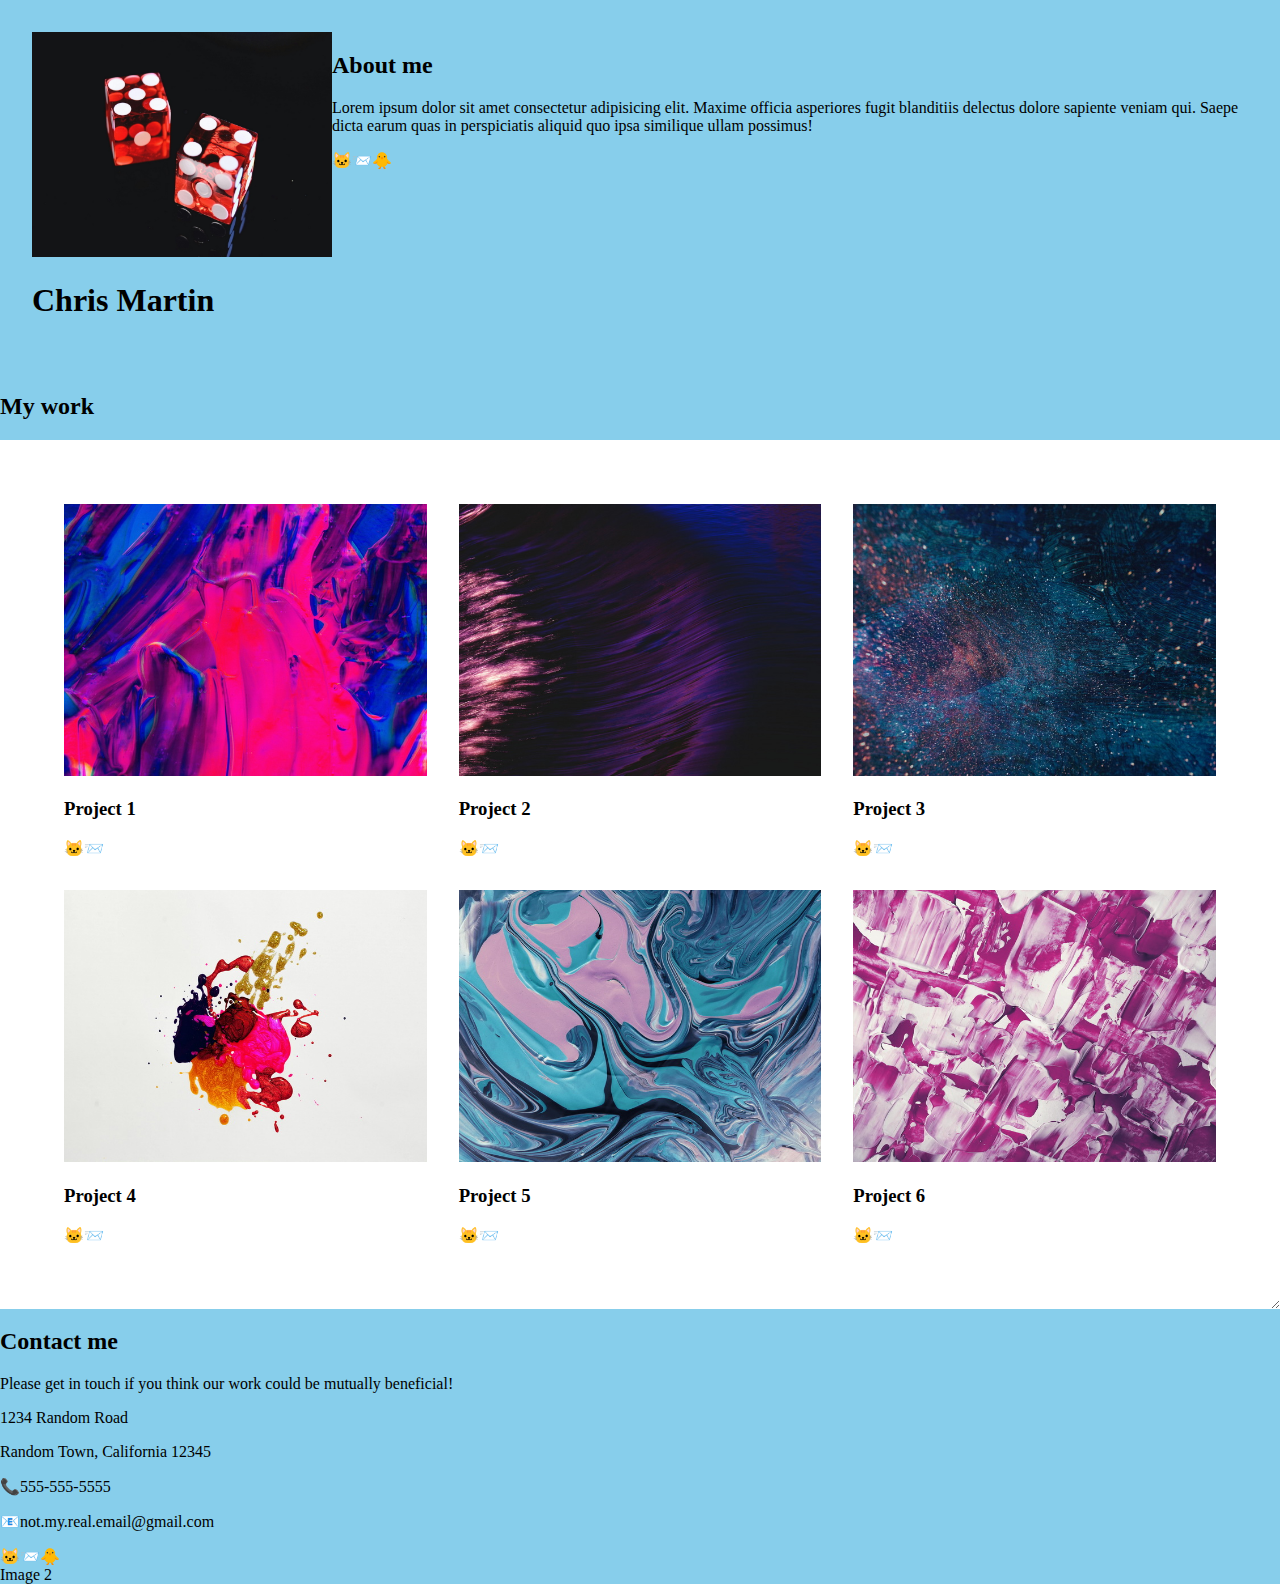
==== index.html @ a24e6e3e "Initial layout - incomplete" ====
<!DOCTYPE html>
<html lang="en">

<head>
  <meta charset="UTF-8">
  <meta name="viewport" content="width=device-width, initial-scale=1.0">
  <title>Chris Martin</title>
  <link rel="stylesheet" href="style.css">
</head>

<body>
  <header>
    <div class="hero-left">
      <img class="profile_1" src="./static/profile_1.jpg" alt="">
      <h1>Chris Martin</h1>
    </div>
    <div class="hero-right">
      <h2>About me</h2>
      <p>Lorem ipsum dolor sit amet consectetur adipisicing elit. Maxime officia asperiores fugit blanditiis delectus
        dolore sapiente veniam qui. Saepe dicta earum quas in perspiciatis aliquid quo ipsa similique ullam possimus!
      </p>
      <div class="links">
        🐱📨🐥
      </div>
    </div>
  </header>
  <main>
    <h2>My work</h2>
    <div class="projects">

      <div class="project-card">
        <img src="./static/project_1.jpg" alt="">
        <div class="header">
          <h3>Project 1</h3>
          <div class="links">
            🐱📨
          </div>
        </div>
      </div>

      <div class="project-card">
        <div class="header">
          <img src="./static/project_2.jpg" alt="">
          <h3>Project 2</h3>
          <div class="links">🐱📨</div>
        </div>
      </div>

      <div class="project-card">
        <div class="header">
          <img src="./static/project_3.jpg" alt="">
          <h3>Project 3</h3>
          <div class="links">🐱📨</div>
        </div>
      </div>

      <div class="project-card">
        <div class="header">
          <img src="./static/project_4.jpg" alt="">
          <h3>Project 4</h3>
          <div class="links">🐱📨</div>
        </div>
      </div>

      <div class="project-card">
        <div class="header">
          <img src="./static/project_5.jpg" alt="">
          <h3>Project 5</h3>
          <div class="links">🐱📨</div>
        </div>
      </div>

      <div class="project-card">
        <div class="header">
          <img src="./static/project_6.jpg" alt="">
          <h3>Project 6</h3>
          <div class="links">🐱📨</div>
        </div>
      </div>
    </div>
  </main>

  <footer>
    <div class="footer-left">
      <h2>Contact me</h2>
      <p>Please get in touch if you think our work could be mutually beneficial!</p>
      <p>1234 Random Road</p>
      <p>Random Town, California 12345</p>
      <p>📞555-555-5555</p>
      <p>📧not.my.real.email@gmail.com</p>
      <div class="links">
        🐱📨🐥
      </div>
      <div class="footer-right">
        Image 2
      </div>
    </div>
  </footer>
</body>

</html>
---- style.css ----
* {
  box-sizing: border-box;
}

body {
  background-color: skyblue;
  margin: 0 auto;
}

header {
  display: flex;
  padding: 2em;
}

main {
  /* padding: 2em; */
}

.profile_1 {
  max-width: 300px;
}

.projects {
  resize: both;
  overflow: auto;
  display: grid;
  gap: 2em;
  padding: 4em;
  /* border: 1px solid grey; */
  background-color: white;
  grid-template-rows: repeat(2, 1fr);
  grid-template-columns: repeat(auto-fit, minmax(300px, 1fr));
}

.project-card {
  /* max-width: 200px; */
}

.project-card img {
  width: 100%;
}
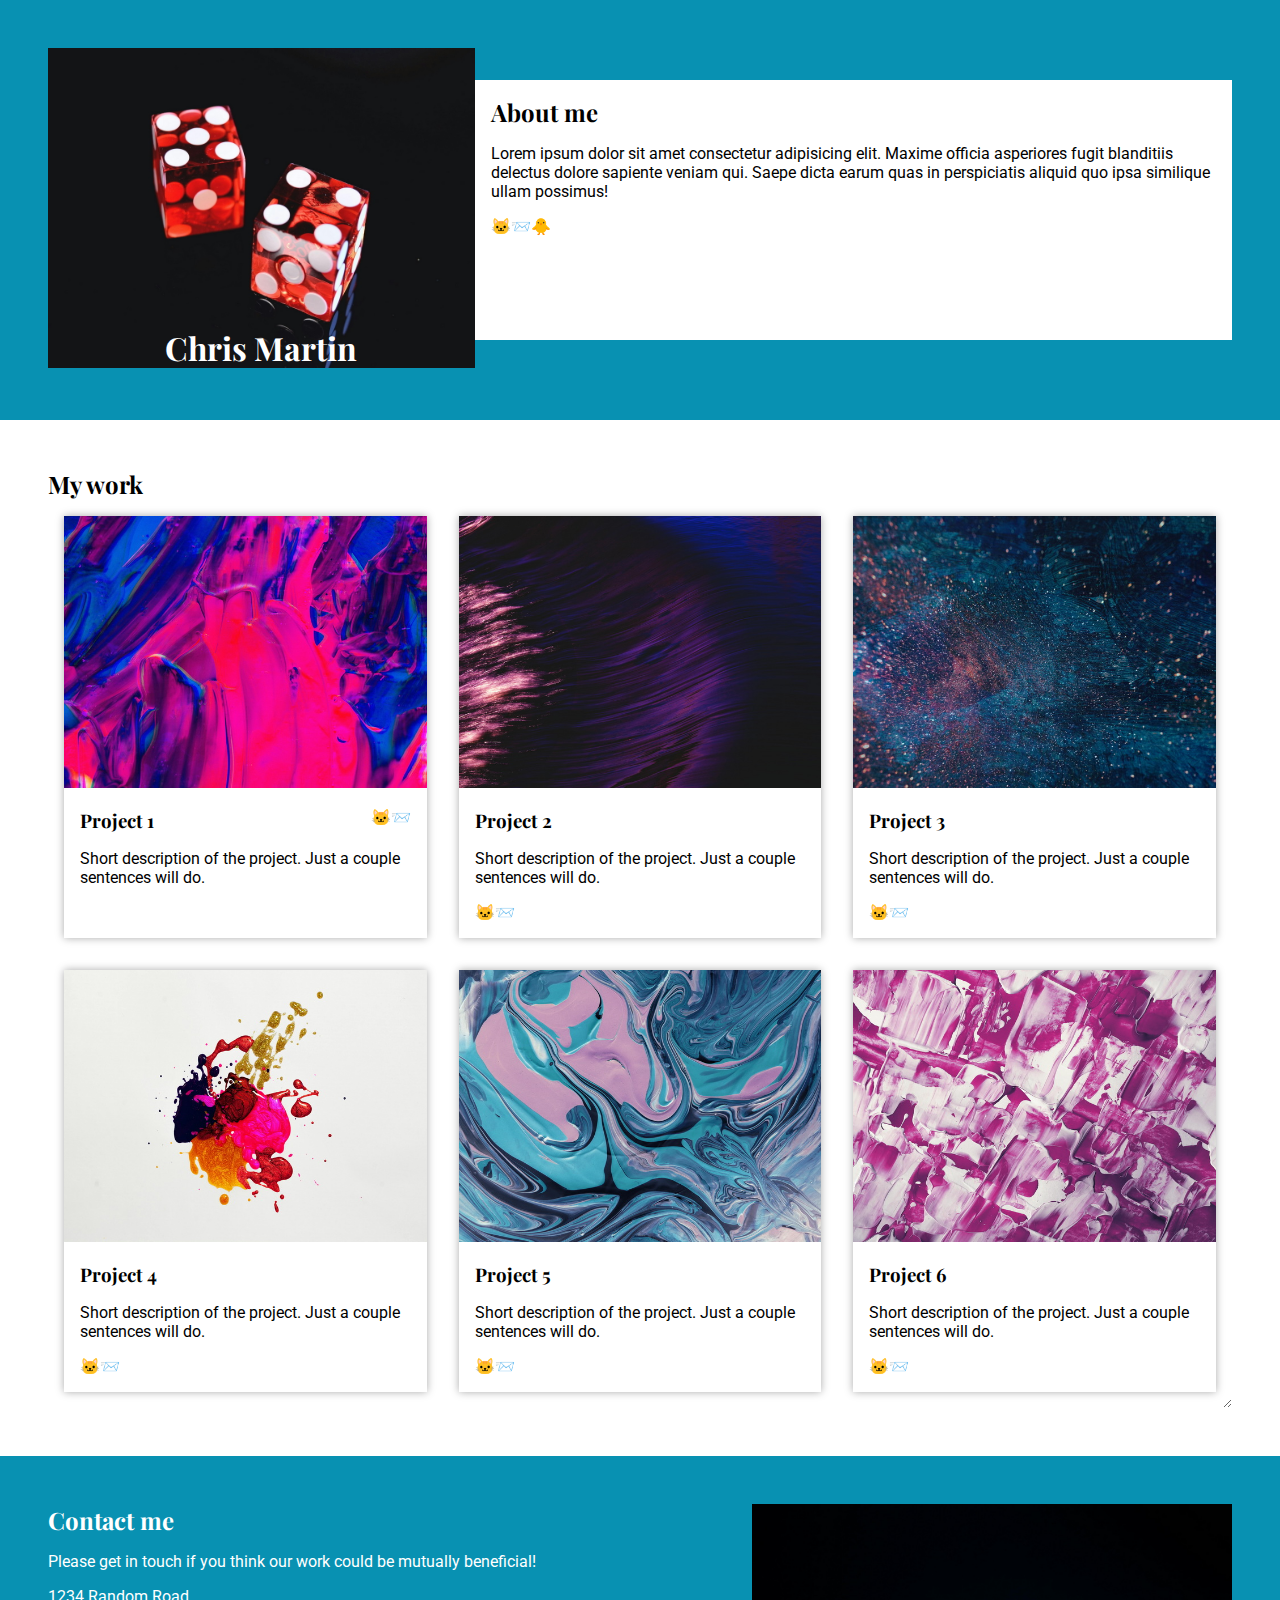
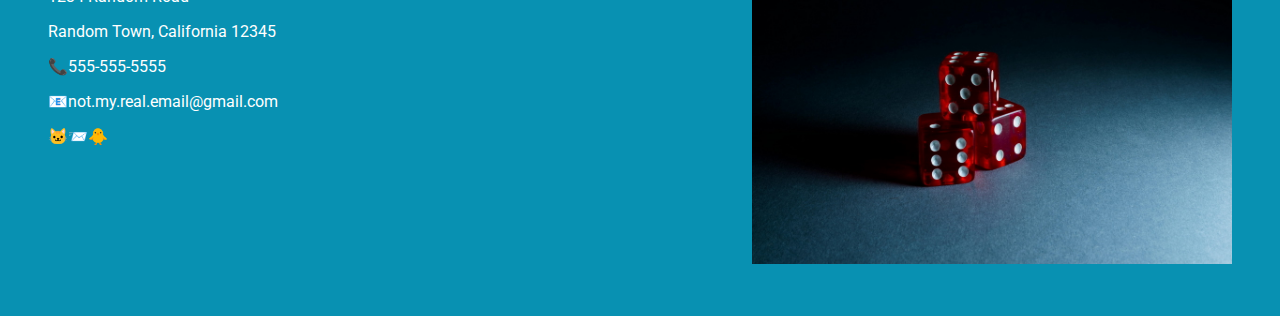
==== commit 340418b7: "Complete basic layout. Add Google fonts. Restructure card so header includes links." ====
--- a/index.html
+++ b/index.html
@@ -6,15 +6,22 @@
   <meta name="viewport" content="width=device-width, initial-scale=1.0">
   <title>Chris Martin</title>
   <link rel="stylesheet" href="style.css">
+  <link rel="preconnect" href="https://fonts.googleapis.com">
+  <link rel="preconnect" href="https://fonts.gstatic.com" crossorigin>
+  <link href="https://fonts.googleapis.com/css2?family=Playfair+Display:ital,wght@0,400..900;1,400..900&display=swap"
+    rel="stylesheet">
+  <link
+    href="https://fonts.googleapis.com/css2?family=Playfair+Display:ital,wght@0,400..900;1,400..900&family=Roboto:ital,wght@0,100;0,300;0,400;0,500;0,700;0,900;1,100;1,300;1,400;1,500;1,700;1,900&display=swap"
+    rel="stylesheet">
 </head>
 
 <body>
   <header>
-    <div class="hero-left">
+    <div class="header--image">
       <img class="profile_1" src="./static/profile_1.jpg" alt="">
       <h1>Chris Martin</h1>
     </div>
-    <div class="hero-right">
+    <div class="header--text">
       <h2>About me</h2>
       <p>Lorem ipsum dolor sit amet consectetur adipisicing elit. Maxime officia asperiores fugit blanditiis delectus
         dolore sapiente veniam qui. Saepe dicta earum quas in perspiciatis aliquid quo ipsa similique ullam possimus!
@@ -28,60 +35,70 @@
     <h2>My work</h2>
     <div class="projects">
 
-      <div class="project-card">
+      <div class="card">
         <img src="./static/project_1.jpg" alt="">
-        <div class="header">
-          <h3>Project 1</h3>
-          <div class="links">
-            🐱📨
+        <div class="card--text">
+          <div class="card--header">
+            <h3>Project 1</h3>
+            <div class="links">
+              🐱📨
+            </div>
           </div>
+          <p>Short description of the project. Just a couple sentences will do.</p>
         </div>
       </div>
 
-      <div class="project-card">
-        <div class="header">
-          <img src="./static/project_2.jpg" alt="">
+      <div class="card">
+        <img src="./static/project_2.jpg" alt="">
+        <div class="card--text">
           <h3>Project 2</h3>
+          <p>Short description of the project. Just a couple sentences will do.</p>
           <div class="links">🐱📨</div>
         </div>
       </div>
 
-      <div class="project-card">
-        <div class="header">
-          <img src="./static/project_3.jpg" alt="">
+      <div class="card">
+        <img src="./static/project_3.jpg" alt="">
+        <div class="card--text">
           <h3>Project 3</h3>
+          <p>Short description of the project. Just a couple sentences will do.</p>
           <div class="links">🐱📨</div>
         </div>
       </div>
 
-      <div class="project-card">
-        <div class="header">
-          <img src="./static/project_4.jpg" alt="">
+      <div class="card">
+        <img src="./static/project_4.jpg" alt="">
+        <div class="card--text">
           <h3>Project 4</h3>
+          <p>Short description of the project. Just a couple sentences will do.</p>
           <div class="links">🐱📨</div>
         </div>
       </div>
 
-      <div class="project-card">
-        <div class="header">
-          <img src="./static/project_5.jpg" alt="">
+      <div class="card">
+        <img src="./static/project_5.jpg" alt="">
+        <div class="card--text">
           <h3>Project 5</h3>
+          <p>Short description of the project. Just a couple sentences will do.</p>
           <div class="links">🐱📨</div>
         </div>
       </div>
 
-      <div class="project-card">
-        <div class="header">
-          <img src="./static/project_6.jpg" alt="">
+      <div class="card">
+        <img src="./static/project_6.jpg" alt="">
+        <div class="card--text">
           <h3>Project 6</h3>
+          <p>Short description of the project. Just a couple sentences will do.</p>
           <div class="links">🐱📨</div>
         </div>
       </div>
+
     </div>
+
   </main>
 
   <footer>
-    <div class="footer-left">
+    <div class="footer--text">
       <h2>Contact me</h2>
       <p>Please get in touch if you think our work could be mutually beneficial!</p>
       <p>1234 Random Road</p>
@@ -91,9 +108,10 @@
       <div class="links">
         🐱📨🐥
       </div>
-      <div class="footer-right">
-        Image 2
-      </div>
+    </div>
+    <div class="footer--image">
+      <img class="profile_2" src="./static/profile_2.jpg" alt="">
+    </div>
     </div>
   </footer>
 </body>
--- a/style.css
+++ b/style.css
@@ -3,39 +3,99 @@
 }
 
 body {
-  background-color: skyblue;
+  background-color: white;
   margin: 0 auto;
+  max-width: 1280px;
+  font-family: "Roboto", sans-serif;
+}
+
+h1,
+h2,
+h3 {
+  margin: 0;
+  font-family: "Playfair Display", sans-serif;
+}
+
+header,
+footer {
+  background-color: #0891b2;
 }
 
 header {
   display: flex;
-  padding: 2em;
+  padding: 3em;
+  margin: 0 0;
+}
+
+.profile_1,
+.header--text {
+  max-height: 20rem;
+}
+
+.header--image {
+  position: relative;
+  text-align: center;
+}
+
+.header--image>h1 {
+  margin: 0;
+  color: white;
+  width: 100%;
+  position: absolute;
+  bottom: 0.2rem;
+  left: 50%;
+  transform: translateX(-50%);
+}
+
+.header--text {
+  background: white;
+  margin: 2rem 0;
+  padding: 1rem;
 }
 
 main {
-  /* padding: 2em; */
-}
-
-.profile_1 {
-  max-width: 300px;
+  background-color: white;
+  padding: 3em;
 }
 
 .projects {
+  padding: 1rem;
   resize: both;
   overflow: auto;
   display: grid;
   gap: 2em;
-  padding: 4em;
+  /* padding: 4em; */
   /* border: 1px solid grey; */
   background-color: white;
   grid-template-rows: repeat(2, 1fr);
   grid-template-columns: repeat(auto-fit, minmax(300px, 1fr));
 }
 
-.project-card {
-  /* max-width: 200px; */
+.card {
+  box-shadow: 0 0 8px #AAAAAA;
 }
 
-.project-card img {
-  width: 100%;
+.card img {
+  max-width: 100%;
+}
+
+.card--text {
+  padding: 1rem;
+}
+
+.card--header {
+  display: flex;
+  justify-content: space-between;
+}
+
+footer {
+  display: flex;
+  justify-content: space-between;
+  padding: 3em;
+  margin: 0 0;
+  color: white;
+}
+
+.profile_2 {
+  max-width: 30rem;
 }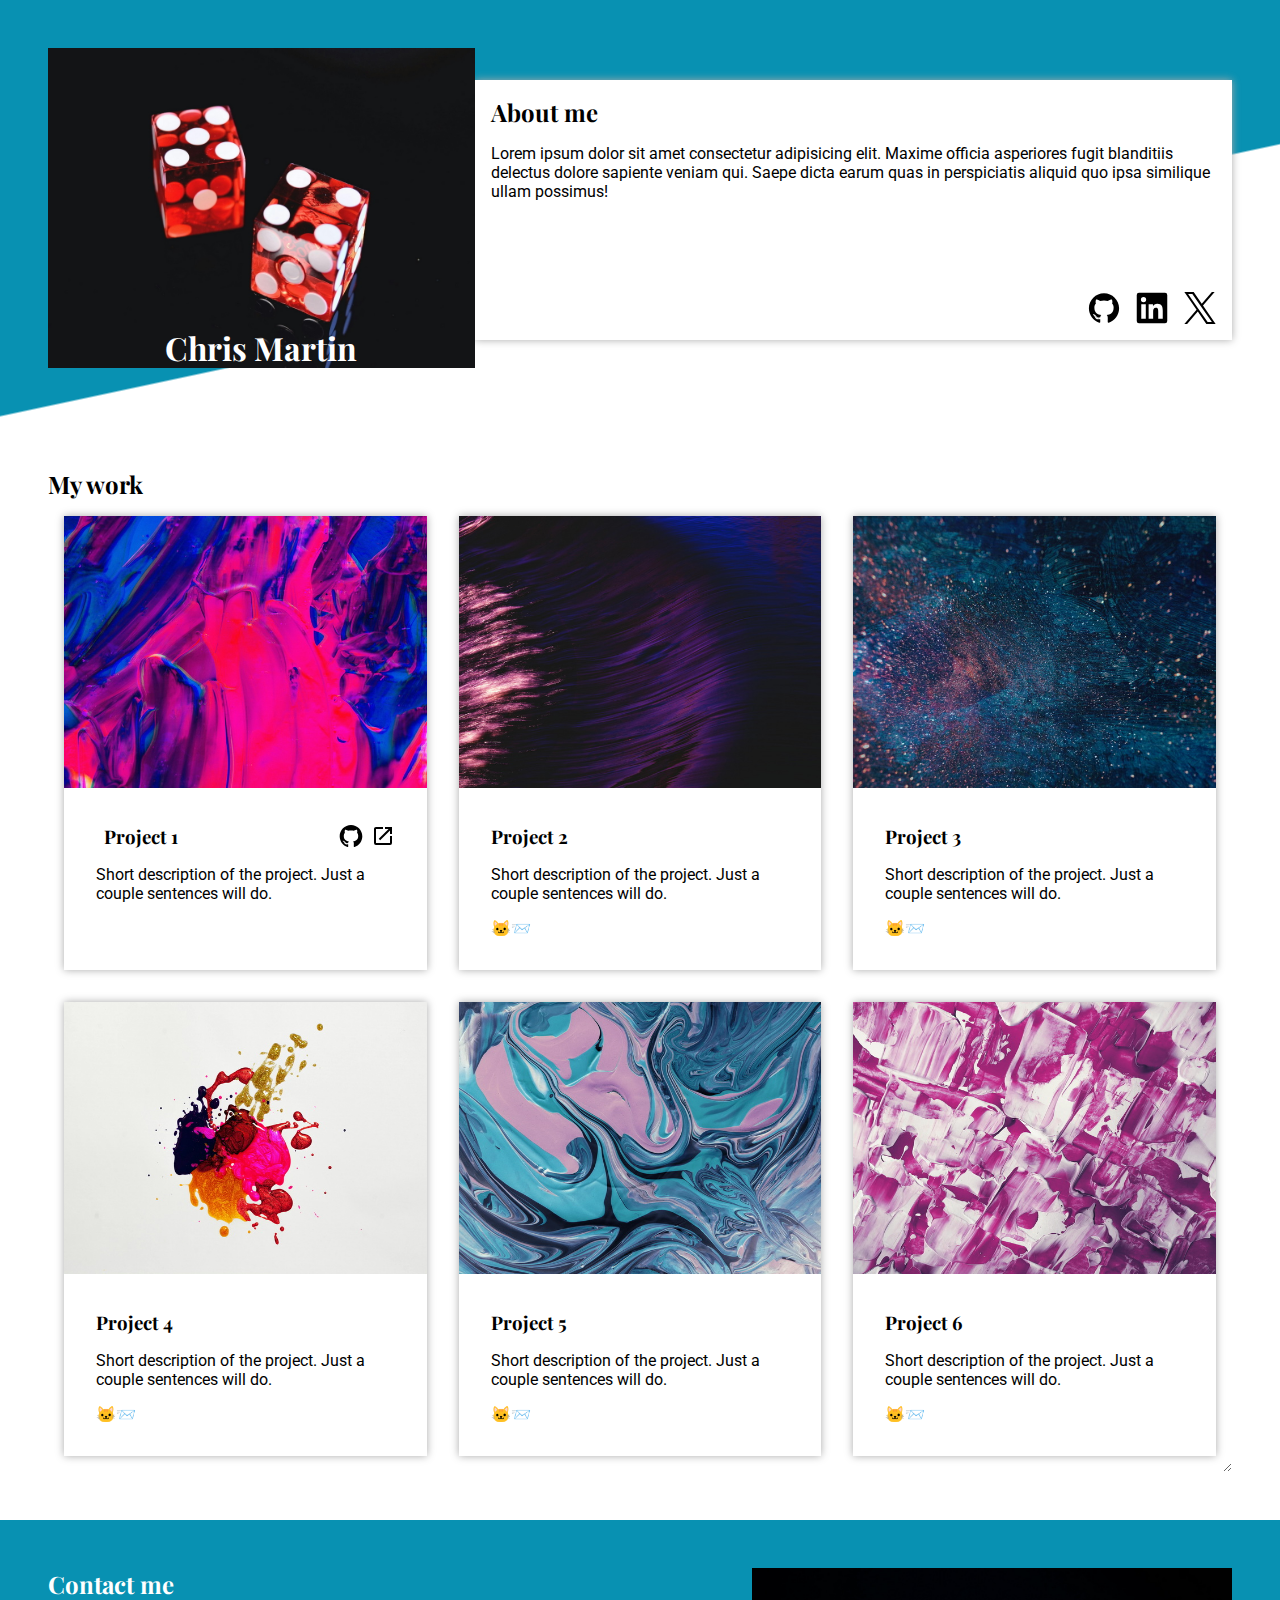
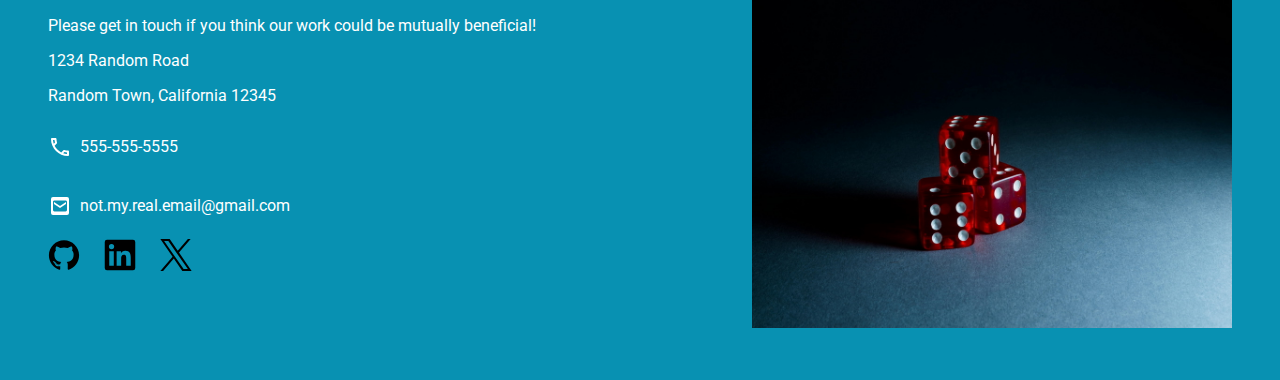
==== commit 661eec9b: "Complete content and header styling. - Add SVGs and styling / formatting - Add linear gradient for h" ====
--- a/index.html
+++ b/index.html
@@ -16,21 +16,27 @@
 </head>
 
 <body>
+
   <header>
     <div class="header--image">
       <img class="profile_1" src="./static/profile_1.jpg" alt="">
       <h1>Chris Martin</h1>
     </div>
     <div class="header--text">
-      <h2>About me</h2>
-      <p>Lorem ipsum dolor sit amet consectetur adipisicing elit. Maxime officia asperiores fugit blanditiis delectus
-        dolore sapiente veniam qui. Saepe dicta earum quas in perspiciatis aliquid quo ipsa similique ullam possimus!
-      </p>
-      <div class="links">
-        🐱📨🐥
+      <div>
+        <h2>About me</h2>
+        <p>Lorem ipsum dolor sit amet consectetur adipisicing elit. Maxime officia asperiores fugit blanditiis delectus
+          dolore sapiente veniam qui. Saepe dicta earum quas in perspiciatis aliquid quo ipsa similique ullam possimus!
+        </p>
+      </div>
+      <div class="header--links">
+        <img class="icon-med" src="./static/icon_github.svg" alt="Github">
+        <img class="icon-med" src="./static/icon_linkedin.svg" alt="Linked In">
+        <img class="icon-med" src="./static/icon_x.svg" alt="X, formerly Twitter">
       </div>
     </div>
   </header>
+
   <main>
     <h2>My work</h2>
     <div class="projects">
@@ -40,8 +46,9 @@
         <div class="card--text">
           <div class="card--header">
             <h3>Project 1</h3>
-            <div class="links">
-              🐱📨
+            <div class="card--links">
+              <img class="icon-sml" src="./static/icon_github.svg" alt="Github">
+              <img class="icon-sml" src="./static/icon_open_in_new.svg" alt="Open in new">
             </div>
           </div>
           <p>Short description of the project. Just a couple sentences will do.</p>
@@ -103,10 +110,18 @@
       <p>Please get in touch if you think our work could be mutually beneficial!</p>
       <p>1234 Random Road</p>
       <p>Random Town, California 12345</p>
-      <p>📞555-555-5555</p>
-      <p>📧not.my.real.email@gmail.com</p>
-      <div class="links">
-        🐱📨🐥
+      <div class="footer--link">
+        <img class="icon-sml" src="./static/icon_phone_outline.svg" alt="Phone">
+        <p>555-555-5555</p>
+      </div>
+      <div class="footer--link">
+        <img class="icon-sml" src="./static/icon_email_box.svg" alt="Email">
+        <p>not.my.real.email@gmail.com</p>
+      </div>
+      <div class="footer--links">
+        <img class="icon-med" src="./static/icon_github.svg" alt="Github">
+        <img class="icon-med" src="./static/icon_linkedin.svg" alt="Linked In">
+        <img class="icon-med" src="./static/icon_x.svg" alt="X">
       </div>
     </div>
     <div class="footer--image">
--- a/style.css
+++ b/style.css
@@ -2,8 +2,16 @@
   box-sizing: border-box;
 }
 
+:root {
+  --bg-color-1: white;
+  --bg-color-2: #0891b2;
+  --text-color-light: white;
+  --text-color-dark: black;
+  --box-shadow-color: #AAAAAA;
+}
+
 body {
-  background-color: white;
+  background-color: var(--bg-color-1);
   margin: 0 auto;
   max-width: 1280px;
   font-family: "Roboto", sans-serif;
@@ -16,9 +24,25 @@
   font-family: "Playfair Display", sans-serif;
 }
 
-header,
+header {
+  background-image: linear-gradient(168deg, var(--bg-color-2) 60%, var(--bg-color-1) calc(60% + 2px))
+}
+
 footer {
-  background-color: #0891b2;
+  background-color: var(--bg-color-2);
+}
+
+.icon-sml {
+  width: 1.5rem;
+  height: 1.5rem;
+}
+
+.icon-med {
+  width: 2rem;
+}
+
+.icon-lg {
+  width: 2.5rem;
 }
 
 header {
@@ -39,7 +63,7 @@
 
 .header--image>h1 {
   margin: 0;
-  color: white;
+  color: var(--text-color-light);
   width: 100%;
   position: absolute;
   bottom: 0.2rem;
@@ -48,13 +72,25 @@
 }
 
 .header--text {
-  background: white;
+  background: var(--bg-color-1);
+  box-shadow: 0 0 8px var(--box-shadow-color);
   margin: 2rem 0;
   padding: 1rem;
+  display: flex;
+  flex-direction: column;
+  justify-content: space-between;
+}
+
+.header--links {
+  display: flex;
+  justify-content: right;
+  gap: 1rem;
+  /* margin: 0;
+  padding: 0; */
 }
 
 main {
-  background-color: white;
+  background-color: var(--bg-color-1);
   padding: 3em;
 }
 
@@ -64,15 +100,12 @@
   overflow: auto;
   display: grid;
   gap: 2em;
-  /* padding: 4em; */
-  /* border: 1px solid grey; */
-  background-color: white;
   grid-template-rows: repeat(2, 1fr);
   grid-template-columns: repeat(auto-fit, minmax(300px, 1fr));
 }
 
 .card {
-  box-shadow: 0 0 8px #AAAAAA;
+  box-shadow: 0 0 8px var(--box-shadow-color);
 }
 
 .card img {
@@ -80,12 +113,18 @@
 }
 
 .card--text {
-  padding: 1rem;
+  padding: 2rem;
 }
 
 .card--header {
+  padding-left: 0.5rem;
   display: flex;
   justify-content: space-between;
+}
+
+.card--links {
+  display: flex;
+  gap: 0.5rem;
 }
 
 footer {
@@ -93,7 +132,19 @@
   justify-content: space-between;
   padding: 3em;
   margin: 0 0;
-  color: white;
+  color: var(--bg-color-1);
+}
+
+.footer--link {
+  display: flex;
+  align-items: center;
+  gap: 0.5rem;
+  margin: 0.5rem 0;
+}
+
+.footer--links {
+  display: flex;
+  gap: 1.5rem;
 }
 
 .profile_2 {
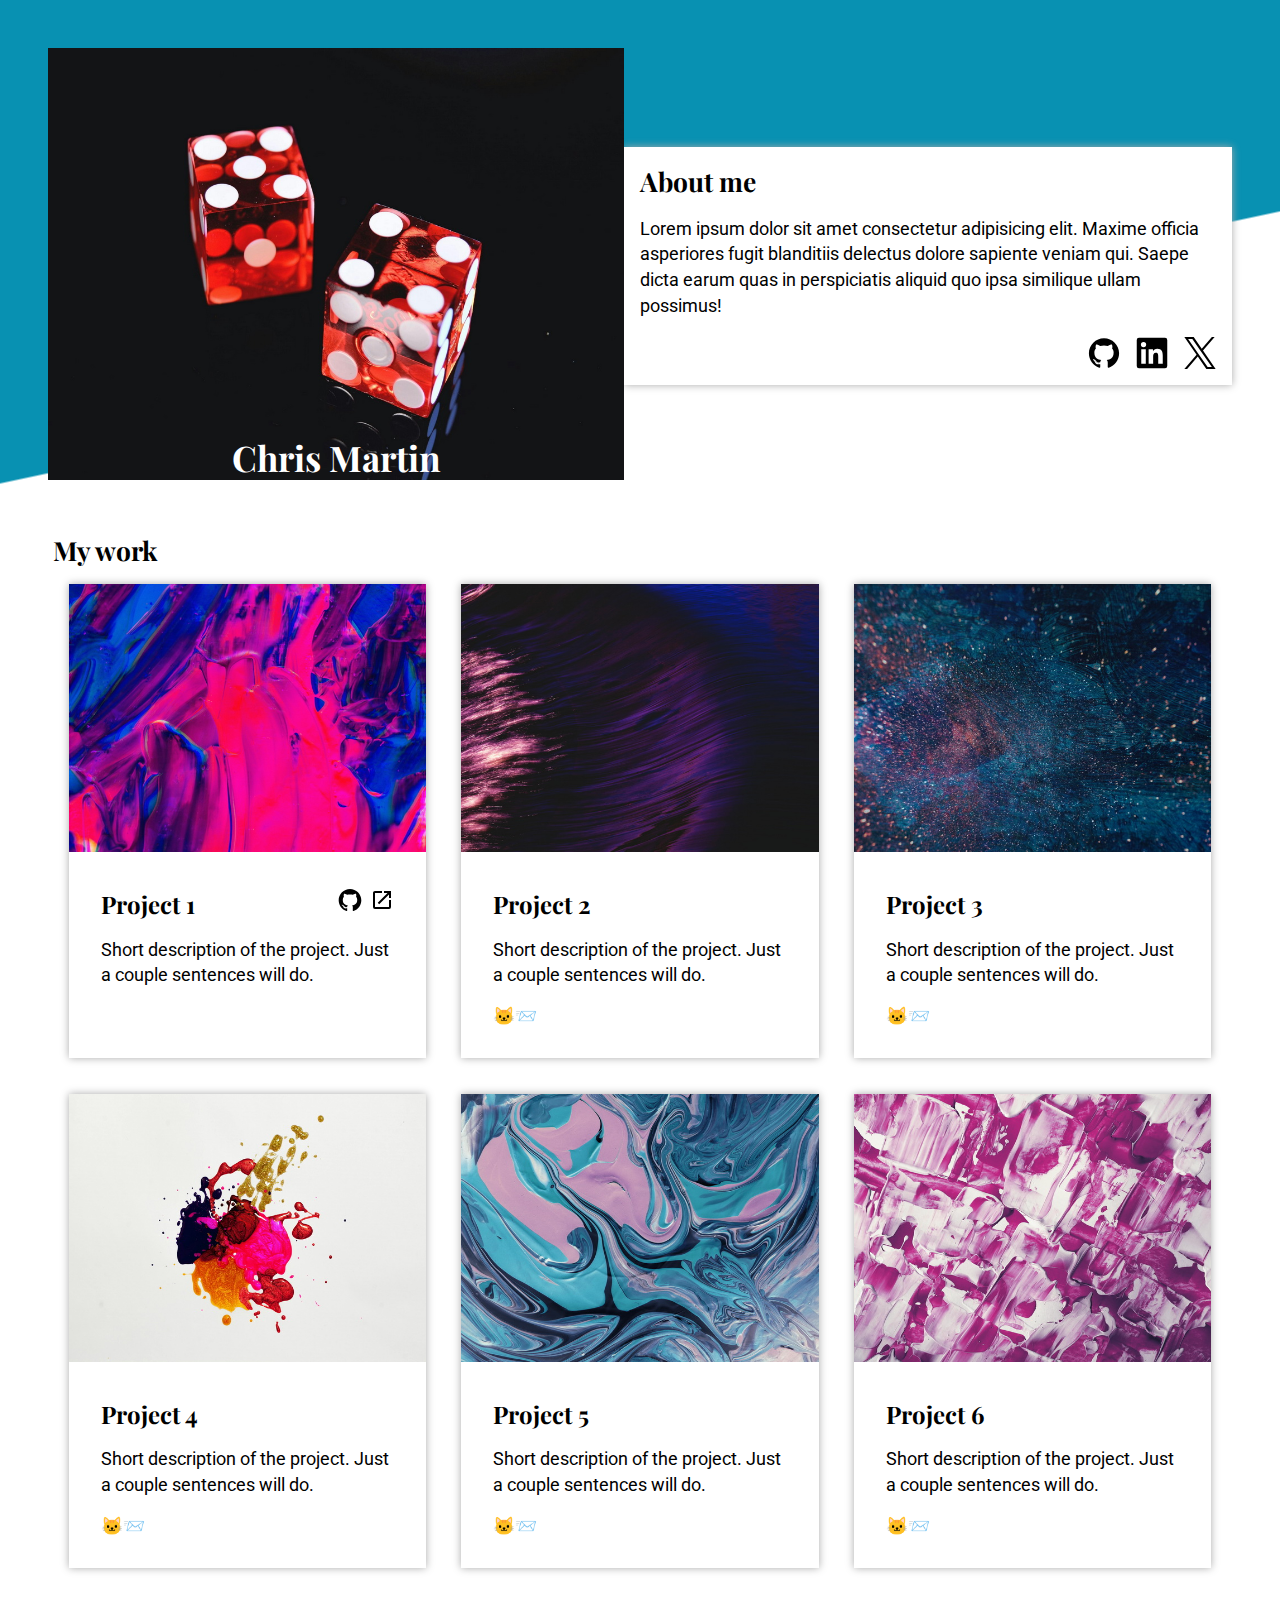
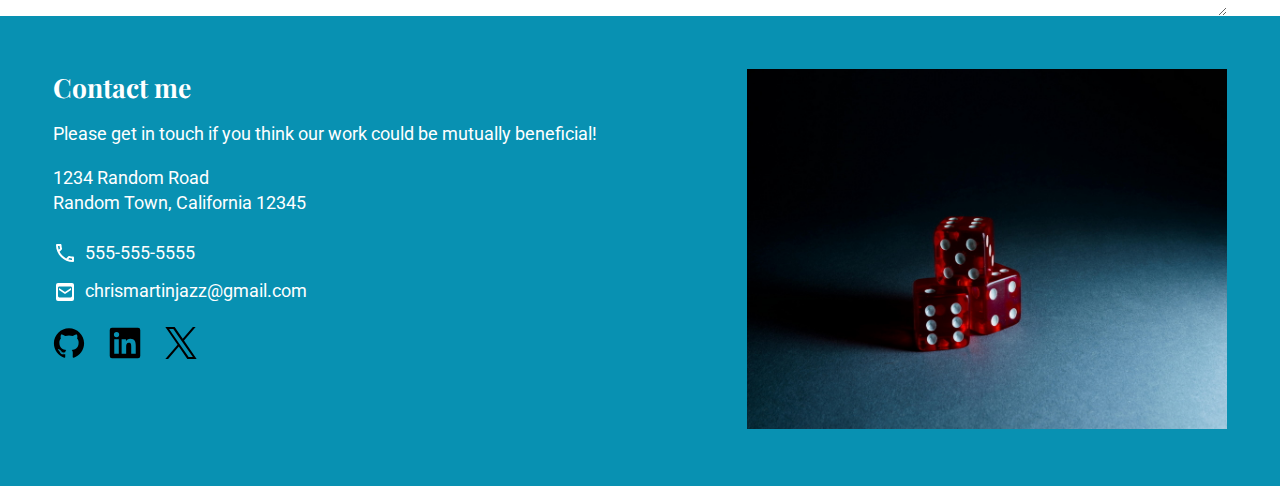
==== commit ce07c2db: "Complete media queries for tablet and mobile layouts" ====
--- a/index.html
+++ b/index.html
@@ -18,21 +18,23 @@
 <body>
 
   <header>
-    <div class="header--image">
-      <img class="profile_1" src="./static/profile_1.jpg" alt="">
-      <h1>Chris Martin</h1>
-    </div>
-    <div class="header--text">
-      <div>
+    <div class="header--container">
+      <div class="header--image">
+        <img class="profile_1" src="./static/profile_1.jpg" alt="">
+        <h1>Chris Martin</h1>
+      </div>
+      <div class="header--card">
         <h2>About me</h2>
-        <p>Lorem ipsum dolor sit amet consectetur adipisicing elit. Maxime officia asperiores fugit blanditiis delectus
-          dolore sapiente veniam qui. Saepe dicta earum quas in perspiciatis aliquid quo ipsa similique ullam possimus!
+        <p>Lorem ipsum dolor sit amet consectetur adipisicing elit. Maxime officia asperiores fugit blanditiis
+          delectus
+          dolore sapiente veniam qui. Saepe dicta earum quas in perspiciatis aliquid quo ipsa similique ullam
+          possimus!
         </p>
-      </div>
-      <div class="header--links">
-        <img class="icon-med" src="./static/icon_github.svg" alt="Github">
-        <img class="icon-med" src="./static/icon_linkedin.svg" alt="Linked In">
-        <img class="icon-med" src="./static/icon_x.svg" alt="X, formerly Twitter">
+        <div class="header--links">
+          <img class="icon-med" src="./static/icon_github.svg" alt="Github">
+          <img class="icon-med" src="./static/icon_linkedin.svg" alt="Linked In">
+          <img class="icon-med" src="./static/icon_x.svg" alt="X, formerly Twitter">
+        </div>
       </div>
     </div>
   </header>
@@ -108,15 +110,16 @@
     <div class="footer--text">
       <h2>Contact me</h2>
       <p>Please get in touch if you think our work could be mutually beneficial!</p>
-      <p>1234 Random Road</p>
-      <p>Random Town, California 12345</p>
+      <p>1234 Random Road
+        <br>Random Town, California 12345
+      </p>
       <div class="footer--link">
         <img class="icon-sml" src="./static/icon_phone_outline.svg" alt="Phone">
         <p>555-555-5555</p>
       </div>
       <div class="footer--link">
         <img class="icon-sml" src="./static/icon_email_box.svg" alt="Email">
-        <p>not.my.real.email@gmail.com</p>
+        <p>chrismartinjazz@gmail.com</p>
       </div>
       <div class="footer--links">
         <img class="icon-med" src="./static/icon_github.svg" alt="Github">
--- a/style.css
+++ b/style.css
@@ -1,6 +1,10 @@
 * {
   box-sizing: border-box;
 }
+
+/* =========
+   VARIABLES
+   ========= */
 
 :root {
   --bg-color-1: white;
@@ -8,13 +12,28 @@
   --text-color-light: white;
   --text-color-dark: black;
   --box-shadow-color: #AAAAAA;
-}
+  --font-size: 1.1rem;
+  --font-size-h3: 1.5rem;
+  --sml: 1.5rem;
+  --med: 2rem;
+  --lg: 2.5rem;
+  --x-lg: 3rem;
+}
+
+/* ===========================
+   BACKGROUNDS, MARGINS, FONTS
+   =========================== */
 
 body {
   background-color: var(--bg-color-1);
   margin: 0 auto;
   max-width: 1280px;
   font-family: "Roboto", sans-serif;
+  font-size: var(--font-size);
+}
+
+p {
+  line-height: 1.6rem;
 }
 
 h1,
@@ -24,6 +43,10 @@
   font-family: "Playfair Display", sans-serif;
 }
 
+h3 {
+  font-size: var(--font-size-h3);
+}
+
 header {
   background-image: linear-gradient(168deg, var(--bg-color-2) 60%, var(--bg-color-1) calc(60% + 2px))
 }
@@ -32,36 +55,48 @@
   background-color: var(--bg-color-2);
 }
 
+/* =====
+   ICONS
+   ===== */
+
 .icon-sml {
-  width: 1.5rem;
-  height: 1.5rem;
+  width: var(--sml);
+  height: var(--sml);
 }
 
 .icon-med {
-  width: 2rem;
+  width: var(--med);
+  height: var(--med);
 }
 
 .icon-lg {
-  width: 2.5rem;
-}
-
-header {
-  display: flex;
-  padding: 3em;
-  margin: 0 0;
-}
-
-.profile_1,
-.header--text {
-  max-height: 20rem;
+  width: var(--lg);
+  height: var(--lg);
+}
+
+/* ======
+   HEADER
+   ====== */
+
+.header--container {
+  display: flex;
+  align-items: center;
+  padding: var(--x-lg);
 }
 
 .header--image {
   position: relative;
   text-align: center;
-}
-
-.header--image>h1 {
+  flex: 1
+}
+
+.header--image img {
+  width: 100%;
+  min-height: 350px;
+  object-fit: cover;
+}
+
+.header--image h1 {
   margin: 0;
   color: var(--text-color-light);
   width: 100%;
@@ -71,31 +106,31 @@
   transform: translateX(-50%);
 }
 
-.header--text {
+.header--card {
+  flex: 1;
   background: var(--bg-color-1);
   box-shadow: 0 0 8px var(--box-shadow-color);
   margin: 2rem 0;
   padding: 1rem;
-  display: flex;
-  flex-direction: column;
-  justify-content: space-between;
 }
 
 .header--links {
   display: flex;
   justify-content: right;
   gap: 1rem;
-  /* margin: 0;
-  padding: 0; */
-}
+}
+
+/* ===============
+   MAIN / PROJECTS
+   =============== */
 
 main {
   background-color: var(--bg-color-1);
-  padding: 3em;
+  padding: 0em 3em;
 }
 
 .projects {
-  padding: 1rem;
+  padding: 1rem 1rem 3rem 1rem;
   resize: both;
   overflow: auto;
   display: grid;
@@ -117,7 +152,6 @@
 }
 
 .card--header {
-  padding-left: 0.5rem;
   display: flex;
   justify-content: space-between;
 }
@@ -127,9 +161,14 @@
   gap: 0.5rem;
 }
 
+/* ======
+   FOOTER
+   ====== */
+
 footer {
   display: flex;
   justify-content: space-between;
+  gap: 1rem;
   padding: 3em;
   margin: 0 0;
   color: var(--bg-color-1);
@@ -139,14 +178,96 @@
   display: flex;
   align-items: center;
   gap: 0.5rem;
-  margin: 0.5rem 0;
+}
+
+.footer--link>p {
+  margin: 0.4rem 0;
 }
 
 .footer--links {
   display: flex;
   gap: 1.5rem;
+  margin-top: 1rem;
+}
+
+.footer--image>img {
+  width: 100%;
+  min-height: 350px;
+  object-fit: cover;
 }
 
 .profile_2 {
   max-width: 30rem;
-}+}
+
+/* =============
+   MEDIA QUERIES 
+   ============= */
+
+@media (max-width: 600px) {
+
+  .header--container,
+  footer {
+    flex-direction: column;
+  }
+
+  .projects {
+    padding: 1rem 0.2rem 3rem 0.2rem;
+    grid-template-columns: repeat(auto-fit, minmax(200px, 1fr));
+  }
+
+  .card--text {
+    padding: 2rem 2rem 0 2rem;
+  }
+
+  .footer--text>h2 {
+    text-align: center;
+  }
+
+  .footer--links {
+    justify-content: center;
+    margin-bottom: 2rem;
+  }
+}
+
+@media (min-width: 601px) and (max-width: 800px) {
+  header {
+    padding: 3em 0 0 0;
+    margin: 0;
+  }
+
+  .header--container {
+    display: inline-block;
+  }
+
+  .header--image {
+    position: static;
+  }
+
+  .header--image img {
+    float: left;
+    width: 300px;
+    margin: 0 -2.5rem -5rem 0;
+    transform: translate(-3rem, -5rem);
+    min-height: 0px;
+  }
+
+  .header--image h1 {
+    position: static;
+    text-align: center;
+    transform: translateY(-5rem);
+    /* text-align: center; */
+  }
+
+  .header--card {
+    background: var(--bg-color-1);
+    margin: -3em 0 0 0;
+  }
+
+  .header--card h2 {
+    text-align: center;
+  }
+}
+
+/* - 320px — 480px: Mobile devices
+- 481px — 768px: iPads, Tablets */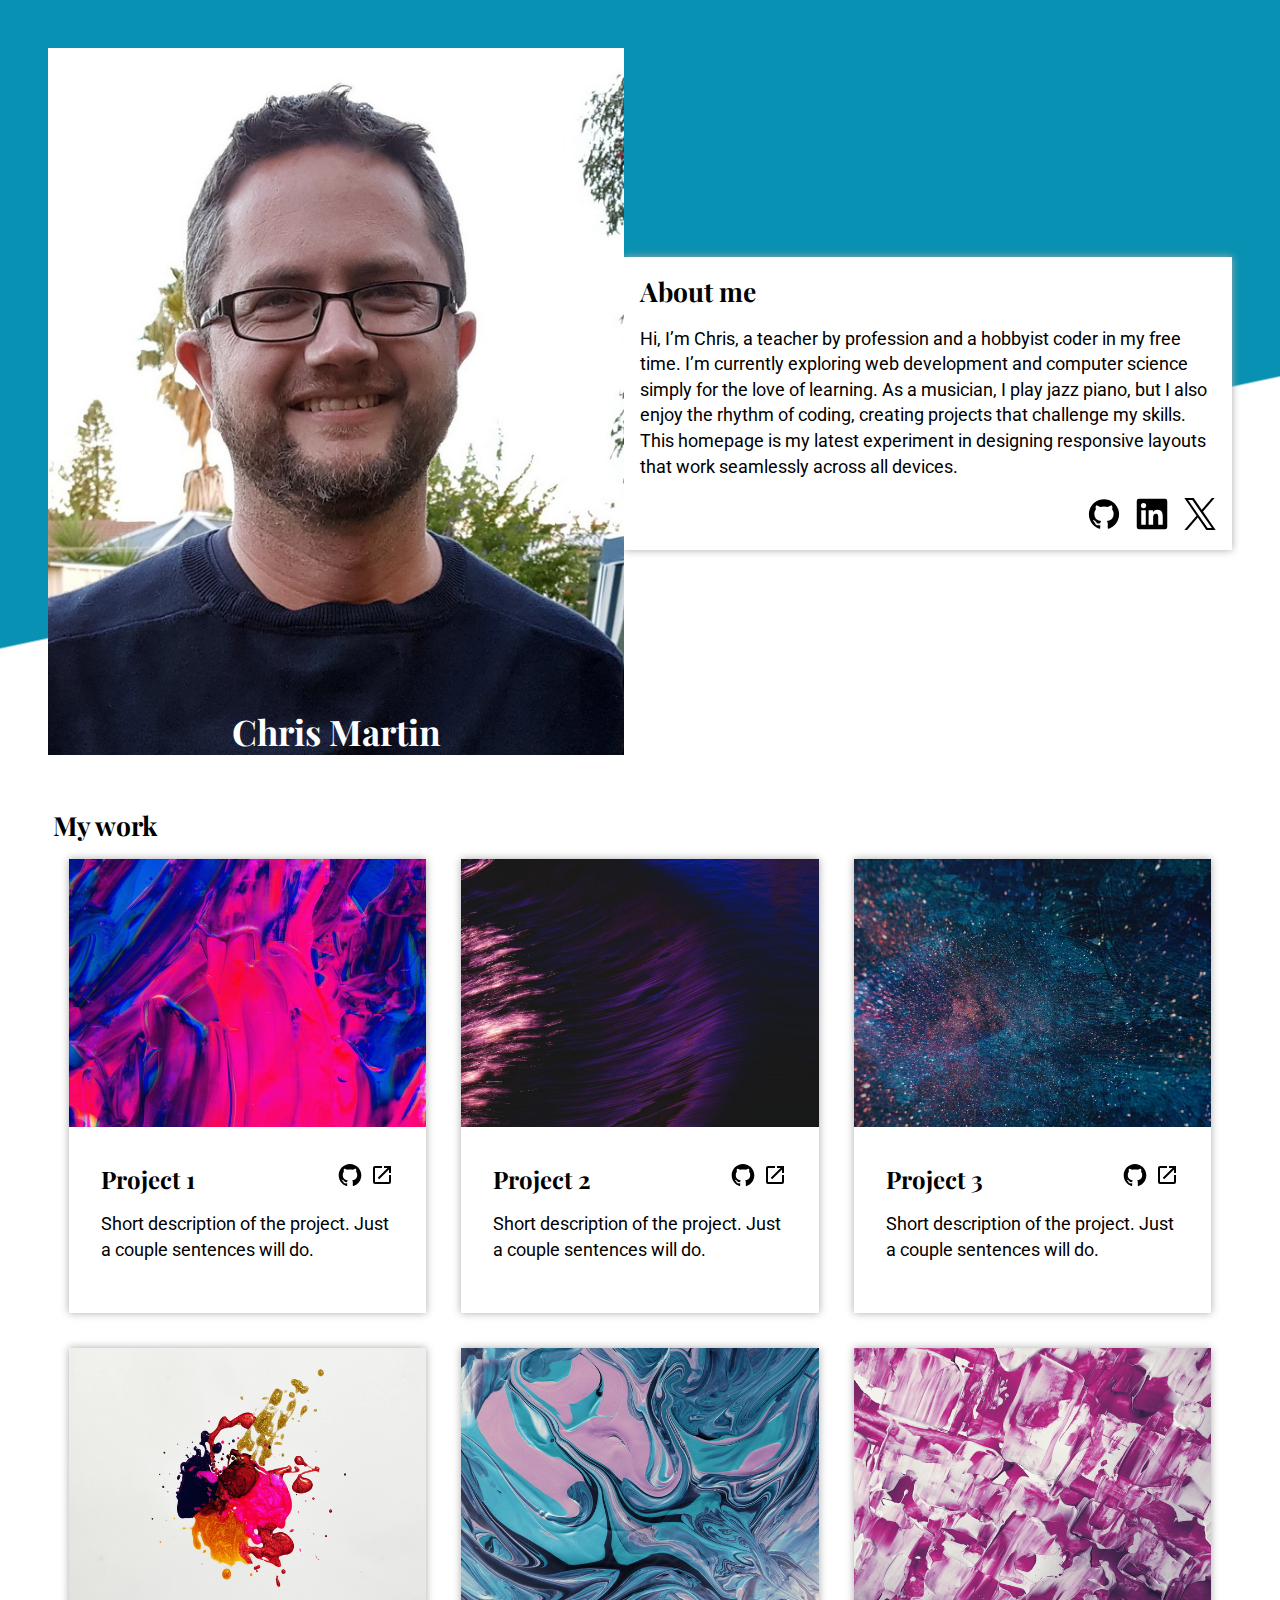
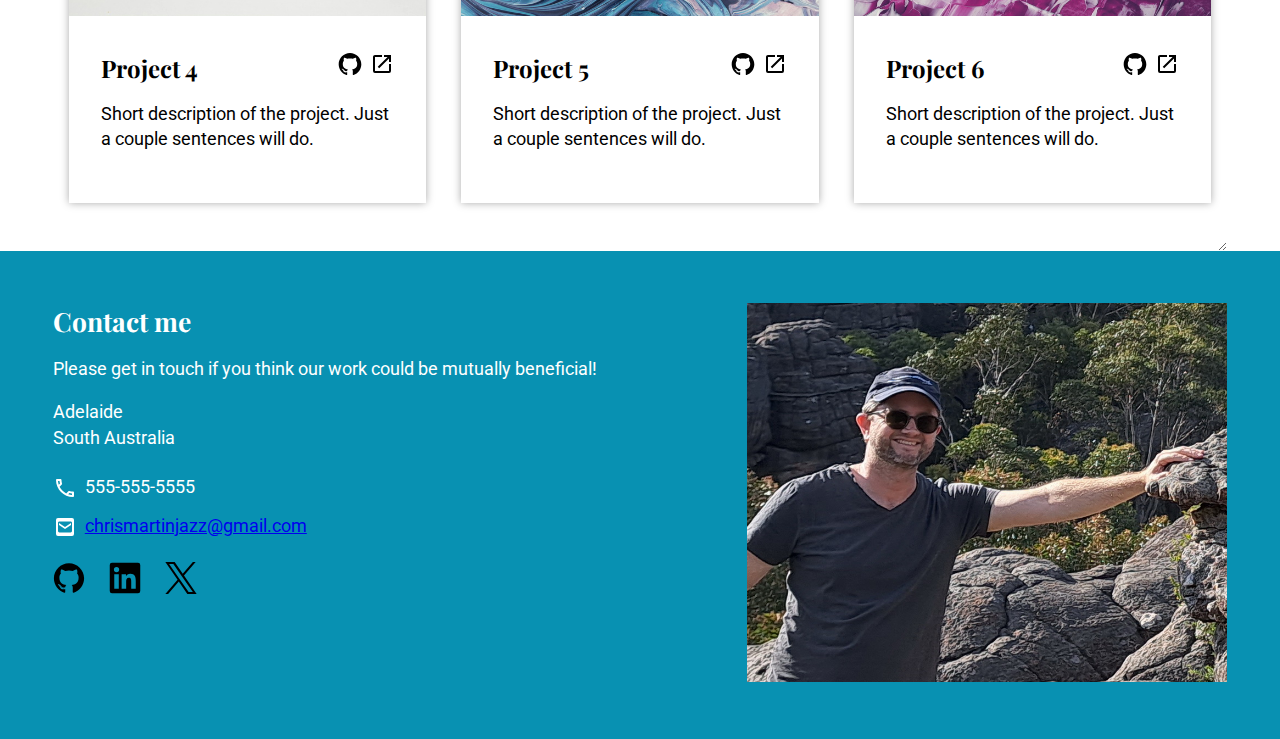
==== commit b0e38803: "Add multiple images for profile pictures, collate other pictures and links." ====
--- a/index.html
+++ b/index.html
@@ -18,22 +18,29 @@
 <body>
 
   <header>
-    <div class="header--container">
-      <div class="header--image">
-        <img class="profile_1" src="./static/profile_1.jpg" alt="">
+    <div class="header__container">
+      <div class="header__image">
+        <picture>
+          <source media="(max-width:820px)" srcset="./static/profile_1_cropped.jpg" />
+          <source media="(min-width:821px)" srcset="./static/profile_1.jpg" />
+          <img class="profile_1" src="./static/profile_1.jpg" alt="">
+        </picture>
         <h1>Chris Martin</h1>
       </div>
-      <div class="header--card">
+      <div class="header__card">
         <h2>About me</h2>
-        <p>Lorem ipsum dolor sit amet consectetur adipisicing elit. Maxime officia asperiores fugit blanditiis
-          delectus
-          dolore sapiente veniam qui. Saepe dicta earum quas in perspiciatis aliquid quo ipsa similique ullam
-          possimus!
+        <p>Hi, I’m Chris, a teacher by profession and a hobbyist coder in my free time. I’m currently exploring web
+          development and computer science simply for the love of learning. As a musician, I play jazz piano, but I also
+          enjoy the rhythm of coding, creating projects that challenge my skills. This homepage is my latest experiment
+          in designing responsive layouts that work seamlessly across all devices.
         </p>
-        <div class="header--links">
-          <img class="icon-med" src="./static/icon_github.svg" alt="Github">
-          <img class="icon-med" src="./static/icon_linkedin.svg" alt="Linked In">
-          <img class="icon-med" src="./static/icon_x.svg" alt="X, formerly Twitter">
+        <div class="header__links">
+          <a href="https://github.com/chrismartinjazz"><img class="icon-med" src="./static/icon_github.svg"
+              alt="Github"></a>
+          <a href="https://www.linkedin.com/in/chris-martin-a5b84b98"><img class="icon-med"
+              src="./static/icon_linkedin.svg" alt="Linked In"></a>
+          <a href="https://x.com/chrismartinjazz"><img class="icon-med" src="./static/icon_x.svg"
+              alt="X, formerly Twitter"></a>
         </div>
       </div>
     </div>
@@ -45,11 +52,12 @@
 
       <div class="card">
         <img src="./static/project_1.jpg" alt="">
-        <div class="card--text">
-          <div class="card--header">
+        <div class="card__text">
+          <div class="card__header">
             <h3>Project 1</h3>
-            <div class="card--links">
-              <img class="icon-sml" src="./static/icon_github.svg" alt="Github">
+            <div class="card__links">
+              <a href="https://github.com/chrismartinjazz"><img class="icon-sml" src="./static/icon_github.svg"
+                  alt="Github"></a>
               <img class="icon-sml" src="./static/icon_open_in_new.svg" alt="Open in new">
             </div>
           </div>
@@ -59,76 +67,117 @@
 
       <div class="card">
         <img src="./static/project_2.jpg" alt="">
-        <div class="card--text">
-          <h3>Project 2</h3>
+        <div class="card__text">
+          <div class="card__header">
+            <h3>Project 2</h3>
+            <div class="card__links">
+              <a href="https://github.com/chrismartinjazz"><img class="icon-sml" src="./static/icon_github.svg"
+                  alt="Github"></a>
+              <img class="icon-sml" src="./static/icon_open_in_new.svg" alt="Open in new">
+            </div>
+          </div>
           <p>Short description of the project. Just a couple sentences will do.</p>
-          <div class="links">🐱📨</div>
         </div>
       </div>
 
       <div class="card">
         <img src="./static/project_3.jpg" alt="">
-        <div class="card--text">
-          <h3>Project 3</h3>
+        <div class="card__text">
+          <div class="card__header">
+            <h3>Project 3</h3>
+            <div class="card__links">
+              <a href="https://github.com/chrismartinjazz"><img class="icon-sml" src="./static/icon_github.svg"
+                  alt="Github"></a>
+              <img class="icon-sml" src="./static/icon_open_in_new.svg" alt="Open in new">
+            </div>
+          </div>
           <p>Short description of the project. Just a couple sentences will do.</p>
-          <div class="links">🐱📨</div>
         </div>
       </div>
 
       <div class="card">
         <img src="./static/project_4.jpg" alt="">
-        <div class="card--text">
-          <h3>Project 4</h3>
+        <div class="card__text">
+          <div class="card__header">
+            <h3>Project 4</h3>
+            <div class="card__links">
+              <a href="https://github.com/chrismartinjazz"><img class="icon-sml" src="./static/icon_github.svg"
+                  alt="Github"></a>
+              <img class="icon-sml" src="./static/icon_open_in_new.svg" alt="Open in new">
+            </div>
+          </div>
           <p>Short description of the project. Just a couple sentences will do.</p>
-          <div class="links">🐱📨</div>
         </div>
       </div>
 
       <div class="card">
         <img src="./static/project_5.jpg" alt="">
-        <div class="card--text">
-          <h3>Project 5</h3>
+        <div class="card__text">
+          <div class="card__header">
+            <h3>Project 5</h3>
+            <div class="card__links">
+              <a href="https://github.com/chrismartinjazz"><img class="icon-sml" src="./static/icon_github.svg"
+                  alt="Github"></a>
+              <img class="icon-sml" src="./static/icon_open_in_new.svg" alt="Open in new">
+            </div>
+          </div>
           <p>Short description of the project. Just a couple sentences will do.</p>
-          <div class="links">🐱📨</div>
         </div>
       </div>
 
       <div class="card">
         <img src="./static/project_6.jpg" alt="">
-        <div class="card--text">
-          <h3>Project 6</h3>
+        <div class="card__text">
+          <div class="card__header">
+            <h3>Project 6</h3>
+            <div class="card__links">
+              <a href="https://github.com/chrismartinjazz"><img class="icon-sml" src="./static/icon_github.svg"
+                  alt="Github"></a>
+              <img class="icon-sml" src="./static/icon_open_in_new.svg" alt="Open in new">
+            </div>
+          </div>
           <p>Short description of the project. Just a couple sentences will do.</p>
-          <div class="links">🐱📨</div>
         </div>
       </div>
+
+
 
     </div>
 
   </main>
 
   <footer>
-    <div class="footer--text">
+    <div class="footer__text">
       <h2>Contact me</h2>
       <p>Please get in touch if you think our work could be mutually beneficial!</p>
-      <p>1234 Random Road
-        <br>Random Town, California 12345
+      <p>Adelaide
+        <br>South Australia
       </p>
-      <div class="footer--link">
+      <div class="footer__link">
         <img class="icon-sml" src="./static/icon_phone_outline.svg" alt="Phone">
         <p>555-555-5555</p>
       </div>
-      <div class="footer--link">
+      <div class="footer__link">
         <img class="icon-sml" src="./static/icon_email_box.svg" alt="Email">
-        <p>chrismartinjazz@gmail.com</p>
+        <a href="mailto:chrismartinjazz@gmail.com">
+          <p>chrismartinjazz@gmail.com</p>
+        </a>
       </div>
-      <div class="footer--links">
-        <img class="icon-med" src="./static/icon_github.svg" alt="Github">
-        <img class="icon-med" src="./static/icon_linkedin.svg" alt="Linked In">
-        <img class="icon-med" src="./static/icon_x.svg" alt="X">
+      <div class="footer__links">
+        <a href="https://github.com/chrismartinjazz"><img class="icon-med" src="./static/icon_github.svg"
+            alt="Github"></a>
+        <a href="https://www.linkedin.com/in/chris-martin-a5b84b98"><img class="icon-med"
+            src="./static/icon_linkedin.svg" alt="Linked In"></a>
+        <a href="https://x.com/chrismartinjazz"><img class="icon-med" src="./static/icon_x.svg"
+            alt="X, formerly Twitter"></a>
       </div>
     </div>
-    <div class="footer--image">
-      <img class="profile_2" src="./static/profile_2.jpg" alt="">
+    <div class="footer__image">
+      <picture>
+        <source media="(max-width: 820px)" srcset="./static/profile_2_cropped.jpg" />
+        <source media="(min-width: 821px)" srcset="./static/profile_2.jpg" />
+        <img class="profile_2" src="./static/profile_2.jpg" alt="">
+      </picture>
     </div>
     </div>
   </footer>
--- a/style.css
+++ b/style.css
@@ -78,25 +78,25 @@
    HEADER
    ====== */
 
-.header--container {
+.header__container {
   display: flex;
   align-items: center;
   padding: var(--x-lg);
 }
 
-.header--image {
+.header__image {
   position: relative;
   text-align: center;
   flex: 1
 }
 
-.header--image img {
+.header__image picture img {
   width: 100%;
   min-height: 350px;
   object-fit: cover;
 }
 
-.header--image h1 {
+.header__image h1 {
   margin: 0;
   color: var(--text-color-light);
   width: 100%;
@@ -106,7 +106,7 @@
   transform: translateX(-50%);
 }
 
-.header--card {
+.header__card {
   flex: 1;
   background: var(--bg-color-1);
   box-shadow: 0 0 8px var(--box-shadow-color);
@@ -114,7 +114,7 @@
   padding: 1rem;
 }
 
-.header--links {
+.header__links {
   display: flex;
   justify-content: right;
   gap: 1rem;
@@ -147,16 +147,16 @@
   max-width: 100%;
 }
 
-.card--text {
+.card__text {
   padding: 2rem;
 }
 
-.card--header {
+.card__header {
   display: flex;
   justify-content: space-between;
 }
 
-.card--links {
+.card__links {
   display: flex;
   gap: 0.5rem;
 }
@@ -174,23 +174,23 @@
   color: var(--bg-color-1);
 }
 
-.footer--link {
+.footer__link {
   display: flex;
   align-items: center;
   gap: 0.5rem;
 }
 
-.footer--link>p {
+.footer__link p {
   margin: 0.4rem 0;
 }
 
-.footer--links {
+.footer__links {
   display: flex;
   gap: 1.5rem;
   margin-top: 1rem;
 }
 
-.footer--image>img {
+.footer__image picture img {
   width: 100%;
   min-height: 350px;
   object-fit: cover;
@@ -204,9 +204,11 @@
    MEDIA QUERIES 
    ============= */
 
+/* Mobile Screen Size */
+
 @media (max-width: 600px) {
 
-  .header--container,
+  .header__container,
   footer {
     flex-direction: column;
   }
@@ -216,55 +218,57 @@
     grid-template-columns: repeat(auto-fit, minmax(200px, 1fr));
   }
 
-  .card--text {
+  .card__text {
     padding: 2rem 2rem 0 2rem;
   }
 
-  .footer--text>h2 {
+  .footer__text>h2 {
     text-align: center;
   }
 
-  .footer--links {
+  .footer__links {
     justify-content: center;
     margin-bottom: 2rem;
   }
 }
 
-@media (min-width: 601px) and (max-width: 800px) {
+/* Tablet screen size */
+
+@media (min-width: 601px) and (max-width: 820px) {
   header {
     padding: 3em 0 0 0;
     margin: 0;
   }
 
-  .header--container {
+  .header__container {
     display: inline-block;
   }
 
-  .header--image {
+  .header__image {
     position: static;
   }
 
-  .header--image img {
+  .header__image picture img {
     float: left;
     width: 300px;
-    margin: 0 -2.5rem -5rem 0;
+    margin: 0 -2.5rem -5rem 1rem;
     transform: translate(-3rem, -5rem);
     min-height: 0px;
   }
 
-  .header--image h1 {
+  .header__image h1 {
     position: static;
     text-align: center;
     transform: translateY(-5rem);
     /* text-align: center; */
   }
 
-  .header--card {
+  .header__card {
     background: var(--bg-color-1);
     margin: -3em 0 0 0;
   }
 
-  .header--card h2 {
+  .header__card h2 {
     text-align: center;
   }
 }
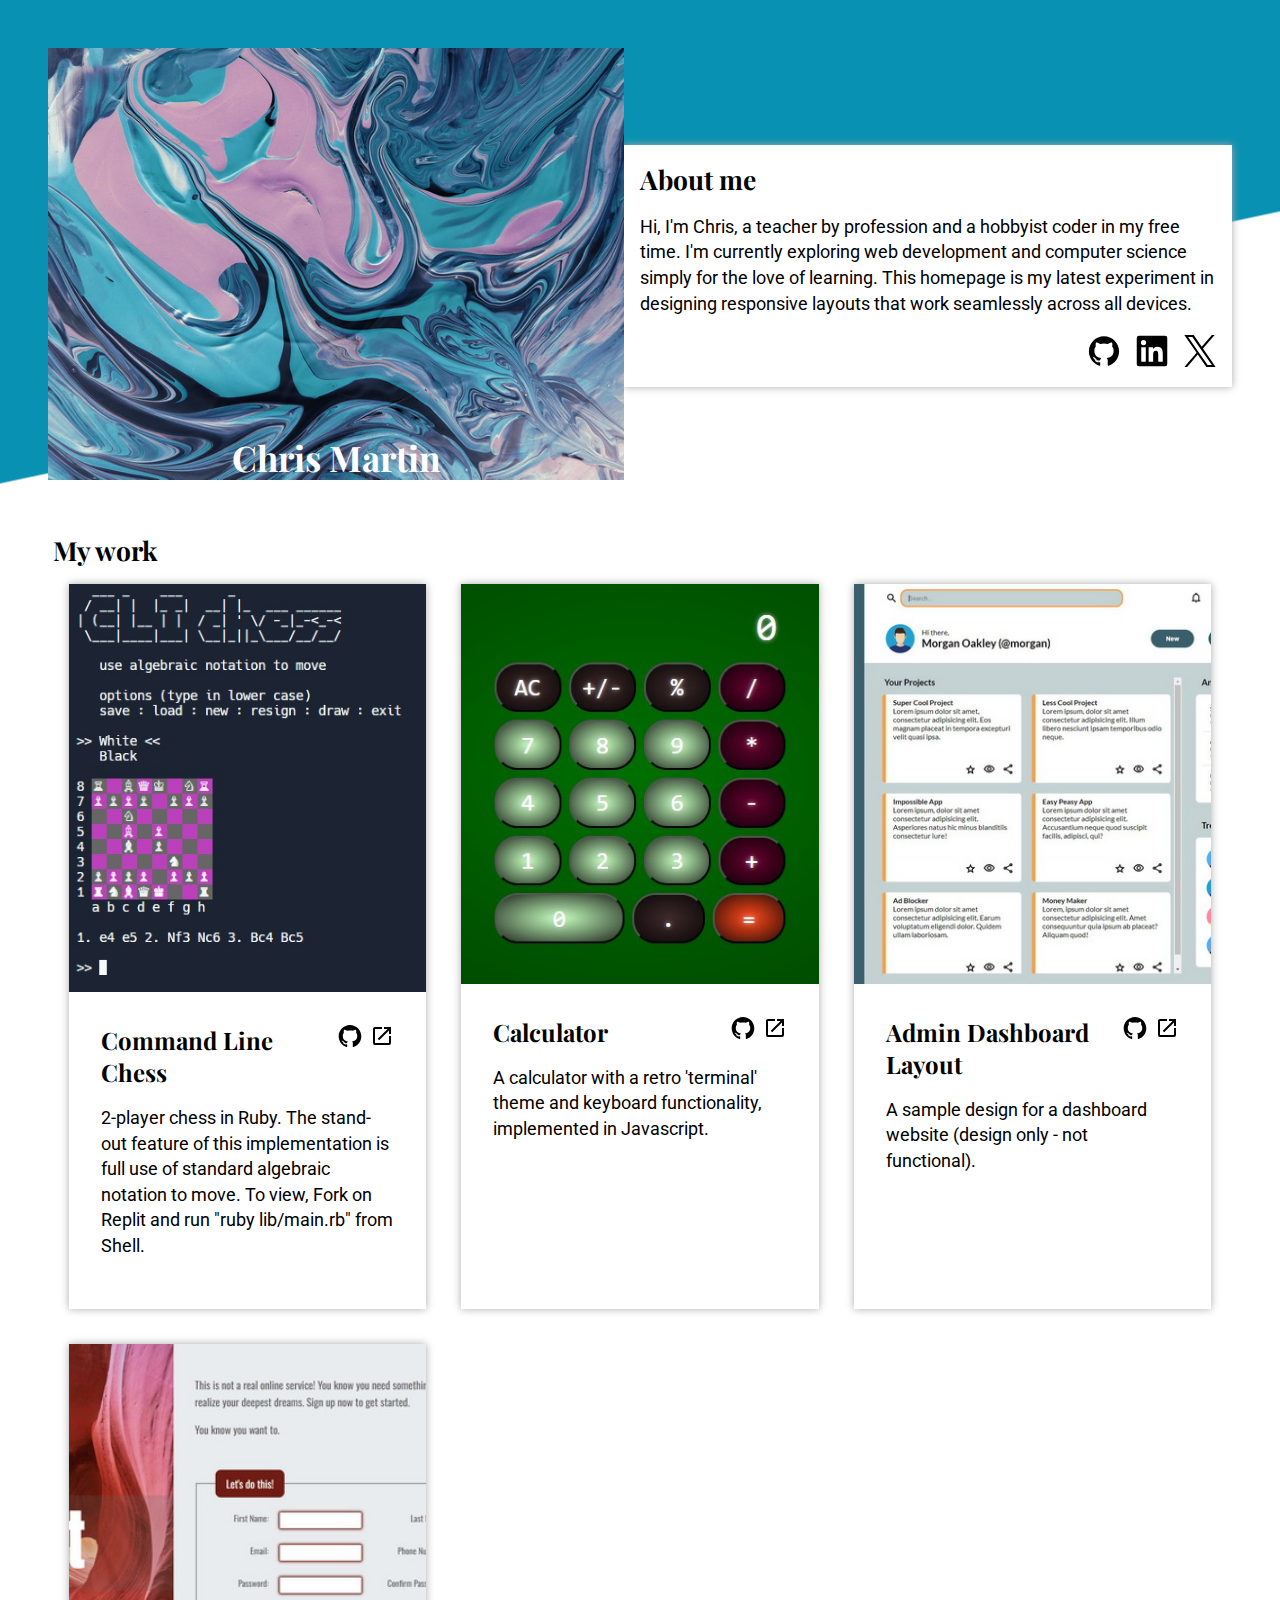
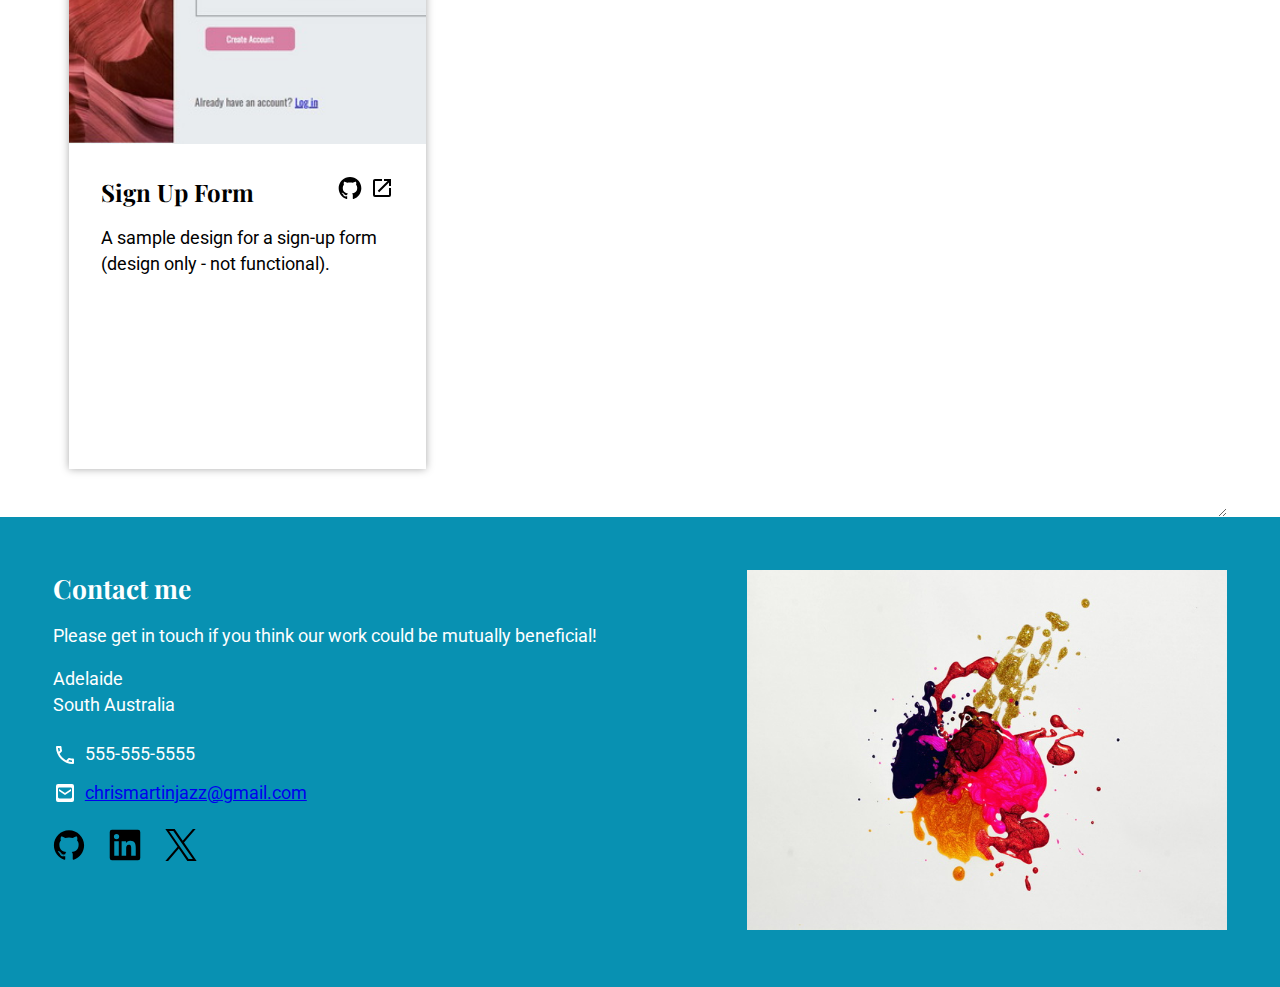
==== commit 46b52940: "Finalise project." ====
--- a/index.html
+++ b/index.html
@@ -21,17 +21,16 @@
     <div class="header__container">
       <div class="header__image">
         <picture>
-          <source media="(max-width:820px)" srcset="./static/profile_1_cropped.jpg" />
-          <source media="(min-width:821px)" srcset="./static/profile_1.jpg" />
+          <source media="(max-width:820px)" srcset="./static/abstract_header_cropped.jpg" />
+          <source media="(min-width:821px)" srcset="./static/abstract_header.jpg" />
           <img class="profile_1" src="./static/profile_1.jpg" alt="">
         </picture>
         <h1>Chris Martin</h1>
       </div>
       <div class="header__card">
         <h2>About me</h2>
-        <p>Hi, I’m Chris, a teacher by profession and a hobbyist coder in my free time. I’m currently exploring web
-          development and computer science simply for the love of learning. As a musician, I play jazz piano, but I also
-          enjoy the rhythm of coding, creating projects that challenge my skills. This homepage is my latest experiment
+        <p>Hi, I'm Chris, a teacher by profession and a hobbyist coder in my free time. I'm currently exploring web
+          development and computer science simply for the love of learning. This homepage is my latest experiment
           in designing responsive layouts that work seamlessly across all devices.
         </p>
         <div class="header__links">
@@ -51,96 +50,77 @@
     <div class="projects">
 
       <div class="card">
-        <img src="./static/project_1.jpg" alt="">
+        <div class="card__img">
+          <img src="./static/project_chess.jpg" alt="">
+        </div>
         <div class="card__text">
           <div class="card__header">
-            <h3>Project 1</h3>
+            <h3>Command Line Chess</h3>
             <div class="card__links">
-              <a href="https://github.com/chrismartinjazz"><img class="icon-sml" src="./static/icon_github.svg"
-                  alt="Github"></a>
-              <img class="icon-sml" src="./static/icon_open_in_new.svg" alt="Open in new">
+              <a href="https://github.com/chrismartinjazz/odin-chess"><img class="icon-sml"
+                  src="./static/icon_github.svg" alt="Github"></a>
+              <a href="https://replit.com/@chrismartinjazz/odin-chess"><img class="icon-sml"
+                  src="./static/icon_open_in_new.svg" alt="Open in new"></a>
             </div>
           </div>
-          <p>Short description of the project. Just a couple sentences will do.</p>
+          <p>2-player chess in Ruby. The stand-out feature of this implementation is full use of standard algebraic
+            notation to move. To view, Fork on Replit and run "ruby lib/main.rb" from Shell.</p>
         </div>
       </div>
 
       <div class="card">
-        <img src="./static/project_2.jpg" alt="">
+        <div class="card__img">
+          <img src="./static/project_calculator.jpg" alt="">
+        </div>
         <div class="card__text">
           <div class="card__header">
-            <h3>Project 2</h3>
+            <h3>Calculator</h3>
             <div class="card__links">
-              <a href="https://github.com/chrismartinjazz"><img class="icon-sml" src="./static/icon_github.svg"
-                  alt="Github"></a>
-              <img class="icon-sml" src="./static/icon_open_in_new.svg" alt="Open in new">
+              <a href="https://github.com/chrismartinjazz/odin-calc"><img class="icon-sml"
+                  src="./static/icon_github.svg" alt="Github"></a>
+              <a href="https://chrismartinjazz.github.io/odin-calc/"><img class="icon-sml"
+                  src="./static/icon_open_in_new.svg" alt="Open in new"></a>
             </div>
           </div>
-          <p>Short description of the project. Just a couple sentences will do.</p>
+          <p>A calculator with a retro 'terminal' theme and keyboard functionality, implemented in Javascript.</p>
         </div>
       </div>
 
       <div class="card">
-        <img src="./static/project_3.jpg" alt="">
+        <div class="card__img">
+          <img src="./static/project_admin_dashboard.jpg" alt="">
+        </div>
         <div class="card__text">
           <div class="card__header">
-            <h3>Project 3</h3>
+            <h3>Admin Dashboard Layout</h3>
             <div class="card__links">
-              <a href="https://github.com/chrismartinjazz"><img class="icon-sml" src="./static/icon_github.svg"
-                  alt="Github"></a>
-              <img class="icon-sml" src="./static/icon_open_in_new.svg" alt="Open in new">
+              <a href="https://github.com/chrismartinjazz/odin-admin-dashboard"><img class="icon-sml"
+                  src="./static/icon_github.svg" alt="Github"></a>
+              <a href="https://chrismartinjazz.github.io/odin-admin-dashboard/"><img class="icon-sml"
+                  src="./static/icon_open_in_new.svg" alt="Open in new"></a>
             </div>
           </div>
-          <p>Short description of the project. Just a couple sentences will do.</p>
+          <p>A sample design for a dashboard website (design only - not functional).</p>
         </div>
       </div>
 
       <div class="card">
-        <img src="./static/project_4.jpg" alt="">
+        <div class="card__img">
+          <img src="./static/project_sign_up_form.jpg" alt="">
+        </div>
         <div class="card__text">
           <div class="card__header">
-            <h3>Project 4</h3>
+            <h3>Sign Up Form</h3>
             <div class="card__links">
-              <a href="https://github.com/chrismartinjazz"><img class="icon-sml" src="./static/icon_github.svg"
-                  alt="Github"></a>
-              <img class="icon-sml" src="./static/icon_open_in_new.svg" alt="Open in new">
+              <a href="https://github.com/chrismartinjazz/odin-sign-up-form"><img class="icon-sml"
+                  src="./static/icon_github.svg" alt="Github"></a>
+              <a href="https://chrismartinjazz.github.io/odin-sign-up-form/"><img class="icon-sml"
+                  src="./static/icon_open_in_new.svg" alt="Open in new"></a>
             </div>
           </div>
-          <p>Short description of the project. Just a couple sentences will do.</p>
+          <p>A sample design for a sign-up form (design only - not functional).</p>
         </div>
       </div>
-
-      <div class="card">
-        <img src="./static/project_5.jpg" alt="">
-        <div class="card__text">
-          <div class="card__header">
-            <h3>Project 5</h3>
-            <div class="card__links">
-              <a href="https://github.com/chrismartinjazz"><img class="icon-sml" src="./static/icon_github.svg"
-                  alt="Github"></a>
-              <img class="icon-sml" src="./static/icon_open_in_new.svg" alt="Open in new">
-            </div>
-          </div>
-          <p>Short description of the project. Just a couple sentences will do.</p>
-        </div>
-      </div>
-
-      <div class="card">
-        <img src="./static/project_6.jpg" alt="">
-        <div class="card__text">
-          <div class="card__header">
-            <h3>Project 6</h3>
-            <div class="card__links">
-              <a href="https://github.com/chrismartinjazz"><img class="icon-sml" src="./static/icon_github.svg"
-                  alt="Github"></a>
-              <img class="icon-sml" src="./static/icon_open_in_new.svg" alt="Open in new">
-            </div>
-          </div>
-          <p>Short description of the project. Just a couple sentences will do.</p>
-        </div>
-      </div>
-
-
 
     </div>
 
@@ -174,8 +154,8 @@
     </div>
     <div class="footer__image">
       <picture>
-        <source media="(max-width: 820px)" srcset="./static/profile_2_cropped.jpg" />
-        <source media="(min-width: 821px)" srcset="./static/profile_2.jpg" />
+        <source media="(max-width: 820px)" srcset="./static/abstract_footer_cropped.jpg" />
+        <source media="(min-width: 821px)" srcset="./static/abstract_footer.jpg" />
         <img class="profile_2" src="./static/profile_2.jpg" alt="">
       </picture>
     </div>
--- a/style.css
+++ b/style.css
@@ -92,8 +92,6 @@
 
 .header__image picture img {
   width: 100%;
-  min-height: 350px;
-  object-fit: cover;
 }
 
 .header__image h1 {
@@ -143,7 +141,13 @@
   box-shadow: 0 0 8px var(--box-shadow-color);
 }
 
-.card img {
+.card__img {
+  width: 100%;
+  display: flex;
+  justify-content: center;
+}
+
+.card__img img {
   max-width: 100%;
 }
 
@@ -208,6 +212,10 @@
 
 @media (max-width: 600px) {
 
+  .header__image {
+    width: 100%;
+  }
+
   .header__container,
   footer {
     flex-direction: column;
@@ -215,11 +223,15 @@
 
   .projects {
     padding: 1rem 0.2rem 3rem 0.2rem;
-    grid-template-columns: repeat(auto-fit, minmax(200px, 1fr));
+    grid-template-columns: repeat(auto-fit, minmax(230px, 1fr));
   }
 
   .card__text {
     padding: 2rem 2rem 0 2rem;
+  }
+
+  .card__header {
+    flex-direction: column;
   }
 
   .footer__text>h2 {
@@ -254,13 +266,13 @@
     margin: 0 -2.5rem -5rem 1rem;
     transform: translate(-3rem, -5rem);
     min-height: 0px;
+    box-shadow: 0 0 8px var(--box-shadow-color);
   }
 
   .header__image h1 {
     position: static;
     text-align: center;
     transform: translateY(-5rem);
-    /* text-align: center; */
   }
 
   .header__card {
@@ -273,5 +285,17 @@
   }
 }
 
-/* - 320px — 480px: Mobile devices
-- 481px — 768px: iPads, Tablets */+/* When the projects grid is in more than one column
+(split occurs at 772px), set the minimum height of images
+to 400px to balance the layout horizontally. */
+
+@media (min-width: 772px) {
+  .card__img {
+    min-height: 400px;
+
+  }
+
+  .card__img img {
+    object-fit: cover;
+  }
+}